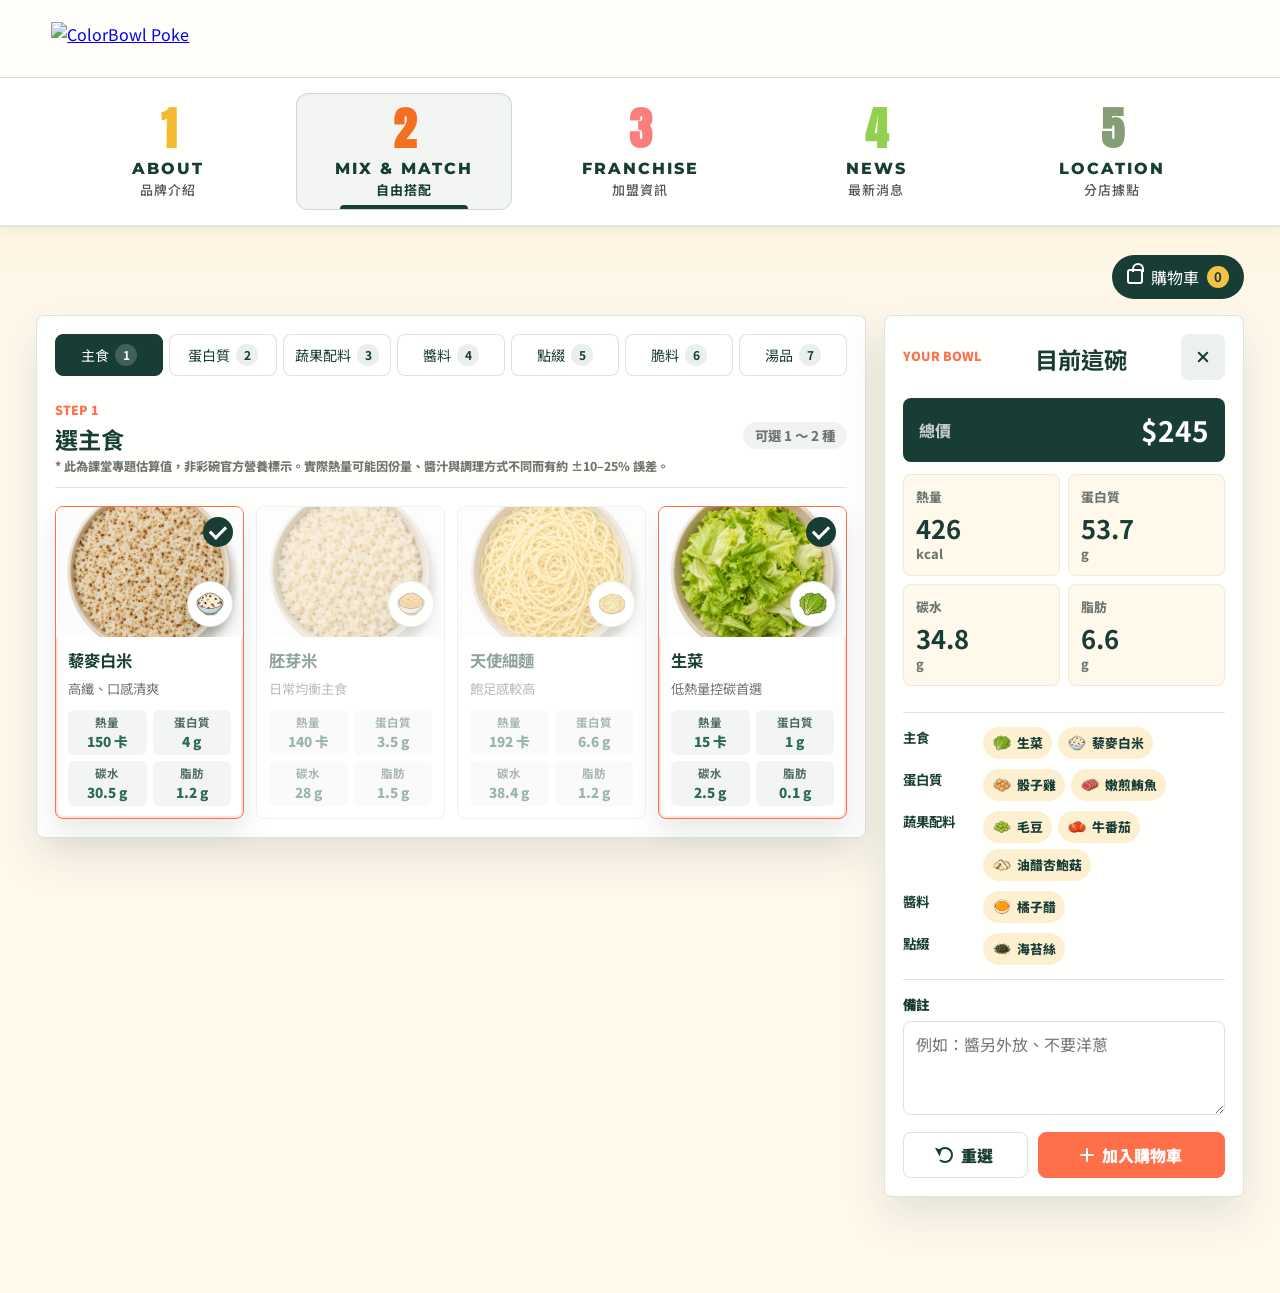
==== order.html @ 96d83bba "Upload ColorBowl website" ====
<!DOCTYPE html>
<html lang="zh-Hant">
<head>
  <meta charset="UTF-8">
  <meta name="viewport" content="width=device-width, initial-scale=1.0">
  <title>彩碗 ColorBowl Poke | 線上點餐</title>
  <link rel="shortcut icon" href="images/new_logo.png">
  <link rel="stylesheet" href="css/all.css">
  <link rel="stylesheet" href="css/order.css?v=20260609_8">
  <style>
    @import url('https://fonts.googleapis.com/css2?family=Montserrat:ital,wght@0,100..900;1,100..900&display=swap');
    @import url('https://fonts.googleapis.com/css2?family=Noto+Sans+TC:wght@100..900&display=swap');
    @import url('https://fonts.googleapis.com/css2?family=Jost:ital,wght@0,100..900;1,100..900&display=swap');
    @import url('https://fonts.googleapis.com/css2?family=Anton+SC&display=swap');

    /* ==========================================================================
       彩碗頂部大數字頁籤導覽列 (ColorBowl Top Tabs Navigation - 點餐頁專用)
       ========================================================================== */
    .colorbowl-top-tabs {
        width: 100%;
        background: rgba(255, 255, 255, 0.95);
        box-shadow: 0 4px 15px rgba(0, 0, 0, 0.05);
        border-bottom: 2px solid #e1e8db;
        position: relative;
        z-index: 99;
        margin-top: 0 !important;
    }

    .colorbowl-top-tabs .tabs-inner {
        max-width: 1200px;
        margin: 0 auto;
        display: flex;
        justify-content: space-around;
        align-items: stretch;
        padding: 15px 10px;
    }

    .colorbowl-top-tabs .tab-item {
        flex: 1;
        text-align: center;
        padding: 10px 15px;
        text-decoration: none !important;
        display: flex;
        flex-direction: column;
        align-items: center;
        justify-content: center;
        border-radius: 12px;
        margin: 0 10px;
        background: transparent;
        transition: all 0.35s cubic-bezier(0.25, 0.8, 0.25, 1);
        position: relative;
        border: 1px solid transparent;
    }

    /* 大數字色彩 */
    .colorbowl-top-tabs .tab-num {
        font-family: "Anton SC", "Impact", "Montserrat", sans-serif;
        font-size: 46px;
        font-weight: 700;
        line-height: 1.1;
        margin-bottom: 4px;
        transition: all 0.3s ease;
    }

    .colorbowl-top-tabs .tab-num.num-1 { color: #f5b932; }
    .colorbowl-top-tabs .tab-num.num-2 { color: #f37021; }
    .colorbowl-top-tabs .tab-num.num-3 { color: #fa7e7e; }
    .colorbowl-top-tabs .tab-num.num-4 { color: #92d050; }
    .colorbowl-top-tabs .tab-num.num-5 { color: #859e78; }

    /* 英文大寫 */
    .colorbowl-top-tabs .tab-en {
        font-family: "Montserrat", "Jost", sans-serif;
        font-size: 16px;
        font-weight: 800;
        letter-spacing: 2px;
        color: #173D34;
        margin-bottom: 2px;
        transition: all 0.3s ease;
    }

    /* 中文說明 */
    .colorbowl-top-tabs .tab-zh {
        font-family: "Noto Sans TC", sans-serif;
        font-size: 13px;
        font-weight: 500;
        letter-spacing: 1px;
        color: #555555;
        transition: all 0.3s ease;
    }

    /* Hover 微動畫與卡片上升效果 */
    .colorbowl-top-tabs .tab-item:hover {
        transform: translateY(-5px);
        background: rgba(23, 61, 52, 0.03);
        box-shadow: 0 6px 15px rgba(23, 61, 52, 0.08);
        border-color: rgba(23, 61, 52, 0.08);
    }

    .colorbowl-top-tabs .tab-item:hover .tab-num {
        transform: scale(1.12);
    }

    .colorbowl-top-tabs .tab-item:hover .tab-en {
        color: #0b221d;
    }

    /* Active 狀態（當前頁面高亮） */
    .colorbowl-top-tabs .tab-item.active {
        background: rgba(23, 61, 52, 0.05);
        border-color: rgba(23, 61, 52, 0.15);
        box-shadow: inset 0 2px 4px rgba(0, 0, 0, 0.02);
    }

    .colorbowl-top-tabs .tab-item.active::after {
        content: "";
        position: absolute;
        bottom: 0;
        width: 60%;
        height: 4px;
        background: #173D34;
        border-radius: 4px 4px 0 0;
    }

    .colorbowl-top-tabs .tab-item.active .tab-zh {
        font-weight: 700;
        color: #173D34;
    }

    /* RWD 響應式調整 */
    @media screen and (max-width: 992px) {
        .colorbowl-top-tabs .tabs-inner {
            padding: 10px 5px;
        }
        .colorbowl-top-tabs .tab-item {
            margin: 0 5px;
            padding: 8px 10px;
        }
        .colorbowl-top-tabs .tab-num {
            font-size: 36px;
        }
        .colorbowl-top-tabs .tab-en {
            font-size: 14px;
            letter-spacing: 1px;
        }
    }

    @media screen and (max-width: 768px) {
        .colorbowl-top-tabs {
            overflow: hidden;
            scrollbar-width: none;
            margin-top: 0 !important;
            max-width: 100vw;
        }
        
        .colorbowl-top-tabs::-webkit-scrollbar {
            display: none;
        }

        .colorbowl-top-tabs .tabs-inner {
            display: grid;
            grid-template-columns: repeat(5, minmax(0, 1fr));
            gap: 5px;
            width: 100%;
            max-width: 100vw;
            justify-content: stretch;
            padding: 8px;
        }

        .colorbowl-top-tabs .tab-item {
            flex: none;
            min-width: 0;
            margin: 0;
            padding: 7px 3px;
            background: rgba(255, 255, 255, 0.9);
            border: 1px solid rgba(23, 61, 52, 0.08);
            border-radius: 10px;
        }
        
        .colorbowl-top-tabs .tab-num {
            font-size: 22px;
            margin-bottom: 2px;
        }
        
        .colorbowl-top-tabs .tab-en {
            font-size: 8px;
            letter-spacing: 0.2px;
            line-height: 1.05;
            margin-bottom: 1px;
        }
        
        .colorbowl-top-tabs .tab-zh {
            font-size: 10px;
            letter-spacing: 0;
            line-height: 1.15;
        }

        .colorbowl-top-tabs .tab-item:hover {
            transform: none;
        }
    }
    
    /* 強制手機版食材卡片雙欄與適當比例（防止快取問題） */
    @media screen and (max-width: 700px) {
        html, body {
            max-width: 100vw !important;
            overflow-x: hidden !important;
            width: 100% !important;
        }
        .order-page,
        .builder-layout,
        .ingredient-panel,
        .summary-panel {
            max-width: 100vw !important;
            overflow-x: hidden !important;
            width: 100% !important;
            min-width: 0 !important;
        }
        .builder-layout,
        .ingredient-panel,
        .summary-panel {
            max-width: 100% !important;
            width: 100% !important;
        }
        .ingredient-grid {
            display: grid !important;
            grid-template-columns: repeat(2, minmax(0, 1fr)) !important;
            gap: 10px !important;
            max-width: 100% !important;
            min-width: 0 !important;
            width: 100% !important;
        }
        .ingredient-card {
            display: flex !important;
            flex-direction: column !important;
            min-height: 0 !important;
            width: auto !important;
            max-width: 100% !important;
            min-width: 0 !important;
        }
        .step-tabs {
            display: flex !important;
            flex-wrap: wrap !important;
            gap: 8px !important;
            margin: 0 0 16px !important;
            overflow: visible !important;
            padding: 0 !important;
            width: 100% !important;
        }
        .step-tab {
            flex: 1 1 calc(33.333% - 8px) !important;
            min-width: 0 !important;
            padding: 8px 6px !important;
        }
        .ingredient-image {
            height: 115px !important;
            width: 100% !important;
        }
        .ingredient-photo {
            width: 100% !important;
            height: 100% !important;
            object-fit: cover !important;
        }
    }

    @media screen and (max-width: 430px) {
        .order-page {
            padding-left: 8px;
            padding-right: 8px;
        }
        .quick-panel,
        .ingredient-panel,
        .summary-panel {
            padding: 14px;
        }
        .step-tabs {
            gap: 7px !important;
        }
        .step-tab {
            flex-basis: calc(50% - 7px) !important;
            min-height: 40px;
        }
        .step-tab:last-child {
            flex-basis: 100% !important;
        }
        .ingredient-grid {
            gap: 8px !important;
        }
        .ingredient-body {
            padding: 8px 7px 10px;
        }
    }

    @media screen and (max-width: 700px) {
        .summary-panel[data-mobile-bowl-details] {
            max-width: none !important;
            width: auto !important;
        }
    }
  </style>
  <script src="js/order.js?v=20260609_2" defer></script>
</head>
<body>
  <header class="order-topbar">
    <a class="brand" href="index.html" aria-label="回到首頁">
      <img src="images/nav_logo_colorbowl_new.png" alt="ColorBowl Poke">
    </a>
  </header>

  <!-- 彩碗頂部大數字導覽頁籤 -->
  <div class="colorbowl-top-tabs">
    <div class="tabs-inner">
      <a href="index.html" class="tab-item" id="tab-about">
        <span class="tab-num num-1">1</span>
        <span class="tab-en">ABOUT</span>
        <span class="tab-zh">品牌介紹</span>
      </a>
      <a href="order.html" class="tab-item active" id="tab-dish">
        <span class="tab-num num-2">2</span>
        <span class="tab-en">MIX & MATCH</span>
        <span class="tab-zh">自由搭配</span>
      </a>
      <a href="franchise.html" class="tab-item" id="tab-franchise">
        <span class="tab-num num-3">3</span>
        <span class="tab-en">FRANCHISE</span>
        <span class="tab-zh">加盟資訊</span>
      </a>
      <a href="news.html" class="tab-item" id="tab-news">
        <span class="tab-num num-4">4</span>
        <span class="tab-en">NEWS</span>
        <span class="tab-zh">最新消息</span>
      </a>
      <a href="location.html" class="tab-item" id="tab-location">
        <span class="tab-num num-5">5</span>
        <span class="tab-en">LOCATION</span>
        <span class="tab-zh">分店據點</span>
      </a>
    </div>
  </div>

  <main class="order-page">
    <div class="order-actions-bar">
      <nav class="top-actions" aria-label="點餐導覽">
        <button class="cart-pill" type="button" data-open-cart>
          <span class="bag-icon" aria-hidden="true"></span>
          <span>購物車</span>
          <strong data-cart-count>0</strong>
        </button>
      </nav>
    </div>

    <section class="target-panel" data-target-panel hidden>
      <div class="target-head">
        <div>
          <span class="eyebrow">Nutrition Target</span>
          <h2>營養目標</h2>
        </div>
        <button class="text-button" type="button" data-apply-preset="fitness">套用健身增肌</button>
      </div>
      <div class="target-grid">
        <label>
          <span>熱量上限</span>
          <input type="number" min="250" max="1200" step="10" value="650" data-target="calories">
        </label>
        <label>
          <span>蛋白質下限</span>
          <input type="number" min="0" max="100" step="1" value="35" data-target="protein">
        </label>
        <label>
          <span>碳水上限</span>
          <input type="number" min="0" max="160" step="1" value="65" data-target="carbs">
        </label>
        <label>
          <span>脂肪上限</span>
          <input type="number" min="0" max="80" step="1" value="28" data-target="fat">
        </label>
      </div>
    </section>

    <section class="builder-layout" aria-label="客製彩碗點餐區">

      <section class="ingredient-panel">
        <div class="step-tabs" role="tablist" aria-label="食材分類" data-tabs></div>
        <div class="ingredient-toolbar">
          <div>
            <span class="eyebrow" data-step-kicker>Step 1</span>
            <h2 data-step-title>選主食</h2>
            <p class="nutrition-note">* 此為課堂專題估算值，非彩碗官方營養標示。實際熱量可能因份量、醬汁與調理方式不同而有約 ±10–25% 誤差。</p>
          </div>
          <p data-step-hint>可選 1 到 2 種，選 2 種時各以半份計算。</p>
        </div>
        <div class="ingredient-grid" data-ingredients></div>
      </section>

      <aside class="summary-panel" id="mobile-bowl-details" aria-live="polite" data-mobile-bowl-details>
        <div class="panel-head">
          <span class="eyebrow">Your Bowl</span>
          <h2>目前這碗</h2>
          <button class="mobile-summary-close icon-button" type="button" data-mobile-summary-close aria-label="關閉目前這碗">
            <span class="close-icon" aria-hidden="true"></span>
          </button>
        </div>
        <div class="price-line">
          <span>總價</span>
          <strong data-total-price>$0</strong>
        </div>
        <div class="nutrition-grid">
          <div>
            <span>熱量</span>
            <strong data-total="calories">0</strong>
            <small>kcal</small>
          </div>
          <div>
            <span>蛋白質</span>
            <strong data-total="protein">0</strong>
            <small>g</small>
          </div>
          <div>
            <span>碳水</span>
            <strong data-total="carbs">0</strong>
            <small>g</small>
          </div>
          <div>
            <span>脂肪</span>
            <strong data-total="fat">0</strong>
            <small>g</small>
          </div>
        </div>
        <div class="target-status" data-target-status></div>
        <div class="selected-list" data-selected-list>
          <p>還沒有選食材。</p>
        </div>
        <label class="note-field">
          <span>備註</span>
          <textarea rows="3" placeholder="例如：醬另外放、不要洋蔥" data-note></textarea>
        </label>
        <div class="summary-actions">
          <button class="ghost-button" type="button" data-reset>
            <span class="reset-icon" aria-hidden="true"></span>
            <span>重選</span>
          </button>
          <button class="primary-button" type="button" data-add-cart>
            <span class="plus-icon" aria-hidden="true"></span>
            <span>加入購物車</span>
          </button>
        </div>
      </aside>
    </section>
  </main>

  <aside class="cart-drawer" aria-label="購物車" aria-hidden="true" data-cart-drawer>
    <div class="cart-backdrop" data-close-cart></div>
    
    <!-- 訂單明細面板 (向左展開) -->
    <section class="details-panel" data-details-panel>
      <div class="details-head">
        <div>
          <span class="eyebrow">Details</span>
          <h2>訂單明細</h2>
        </div>
        <button class="icon-button" type="button" data-close-details aria-label="關閉明細">
          <span class="close-icon" aria-hidden="true"></span>
        </button>
      </div>
      <div class="details-items">
        <!-- 這裡由 JS 動態渲染 Accordion 項目 -->
      </div>
    </section>

    <section class="cart-panel">
      <!-- 左側貼邊 Sidebar Toggle 滑塊 -->
      <div class="sidebar-toggle-container" data-expand-container hidden>
        <button class="details-sidebar-toggle" type="button" data-toggle-cart-details aria-label="切換訂單明細">
          <span class="sidebar-toggle-text">展開明細</span>
          <span class="sidebar-toggle-icon" aria-hidden="true"></span>
        </button>
      </div>

      <div class="cart-head">
        <div>
          <span class="eyebrow">Cart</span>
          <h2>訂單內容</h2>
        </div>
        <div class="cart-head-actions">
          <button class="clear-cart-btn" type="button" data-clear-cart hidden>清空購物車</button>
          <button class="icon-button" type="button" data-close-cart aria-label="關閉購物車">
            <span class="close-icon" aria-hidden="true"></span>
          </button>
        </div>
      </div>
      <div class="sidebar-toggle-container mobile-cart-detail-toggle" data-expand-container hidden>
        <button class="details-sidebar-toggle" type="button" data-toggle-cart-details aria-label="切換訂單明細">
          <span class="sidebar-toggle-text">展開明細</span>
          <span class="sidebar-toggle-icon" aria-hidden="true"></span>
        </button>
      </div>
      <div class="cart-items" data-cart-items>
        <p class="empty-cart">購物車目前是空的。</p>
      </div>
      <div class="checkout-box">
        <div class="checkout-total">
          <span>訂單總計</span>
          <strong data-cart-total>$0</strong>
        </div>


        <div class="checkout-grid">
          <label>
            <span>取餐方式</span>
            <select>
              <option>到店自取</option>
              <option>外送</option>
              <option>內用</option>
            </select>
          </label>
          <label>
            <span>取餐時間</span>
            <input type="time" value="12:30">
          </label>
          <label>
            <span>姓名</span>
            <input type="text" id="checkout-name" placeholder="王小明">
          </label>
          <label>
            <span>電話</span>
            <input type="tel" id="checkout-phone" placeholder="09xx xxx xxx">
          </label>
        </div>
        <button class="primary-button checkout-button" type="button" data-submit-order>
          <span class="send-icon" aria-hidden="true"></span>
          <span>送出模擬訂單</span>
        </button>
      </div>
    </section>
  </aside>

  <div class="mobile-summary">
    <button class="mobile-summary-info" type="button" data-mobile-summary-toggle aria-expanded="false" aria-controls="mobile-bowl-details">
      <span class="mobile-summary-title">目前這碗</span>
      <strong data-mobile-price>$0</strong>
      <span data-mobile-nutrition>0 kcal / P 0g</span>
      <span class="mobile-summary-chevron" aria-hidden="true"></span>
    </button>
    <button class="mobile-add-button" type="button" data-add-cart data-add-cart-mode="stay">加入</button>
  </div>

  <div class="toast" data-toast role="status" aria-live="polite"></div>
</body>
</html>
---- css/order.css ----
:root {
  --green: #173d34;
  --green-2: #2f6a52;
  --lime: #d7e85a;
  --yellow: #f2c244;
  --orange: #ff704a;
  --paper: #fff9ec;
  --surface: #ffffff;
  --line: rgba(23, 61, 52, 0.14);
  --muted: #6e766f;
  --ink: #20302b;
  --shadow: 0 18px 44px rgba(23, 61, 52, 0.12);
}

* {
  box-sizing: border-box;
}

html {
  overflow-x: hidden;
  scroll-behavior: smooth;
}

body {
  background:
    linear-gradient(180deg, rgba(242, 194, 68, 0.2) 0, rgba(255, 249, 236, 0) 330px),
    var(--paper);
  color: var(--ink);
  font-family: "Noto Sans TC", "Noto Sans", Arial, sans-serif;
  margin: 0;
  min-height: 100vh;
  overflow-x: hidden;
  max-width: 100vw;
}

button,
input,
select,
textarea {
  font: inherit;
}

button {
  cursor: pointer;
}

button:focus-visible,
input:focus-visible,
select:focus-visible,
textarea:focus-visible,
a:focus-visible {
  outline: 3px solid rgba(255, 112, 74, 0.35);
  outline-offset: 3px;
}

.order-topbar {
  align-items: center;
  background: rgba(255, 255, 255, 0.9);
  border-bottom: 1px solid var(--line);
  display: flex;
  gap: 24px;
  justify-content: space-between;
  left: 0;
  min-height: 78px;
  padding: 12px clamp(18px, 4vw, 56px);
  position: sticky;
  right: 0;
  top: 0;
  max-width: 100vw;
  width: 100vw;
  z-index: 50;
  backdrop-filter: blur(16px);
}

.brand {
  align-items: center;
  display: inline-flex;
  min-width: 150px;
}

.brand img {
  display: block;
  height: 33px;
  width: 400px;
  max-width: 100%;
  object-fit: contain;
}

.order-actions-bar {
  display: flex;
  justify-content: flex-end;
  margin-bottom: 16px;
  width: 100%;
}

.top-actions {
  align-items: center;
  display: flex;
  gap: 10px;
}

.top-actions a,
.cart-pill {
  align-items: center;
  background: transparent;
  border: 1px solid transparent;
  border-radius: 999px;
  color: var(--green);
  display: inline-flex;
  gap: 8px;
  min-height: 42px;
  padding: 9px 14px;
  text-decoration: none;
}

.top-actions a:hover,
.cart-pill:hover {
  background: rgba(23, 61, 52, 0.07);
}

.cart-pill {
  background: var(--green);
  color: #fff;
}

.cart-pill strong {
  align-items: center;
  background: var(--yellow);
  border-radius: 999px;
  color: var(--green);
  display: inline-flex;
  font-size: 0.82rem;
  height: 22px;
  justify-content: center;
  min-width: 22px;
  padding: 0 7px;
}

.order-page {
  margin: 0 auto;
  max-width: 1520px;
  padding: 28px clamp(16px, 3vw, 36px) 96px;
  width: 100%;
}

.order-hero {
  align-items: end;
  display: grid;
  gap: 28px;
  grid-template-columns: minmax(0, 1fr) minmax(360px, 520px);
  padding: 30px 0 24px;
}

.eyebrow {
  color: var(--orange);
  display: inline-flex;
  font-size: 0.78rem;
  font-weight: 900;
  letter-spacing: 0;
  line-height: 1;
  text-transform: uppercase;
}

.order-hero h1 {
  color: var(--green);
  font-size: clamp(2rem, 4.4vw, 3.9rem);
  line-height: 1.05;
  margin: 12px 0 14px;
  max-width: 860px;
  overflow-wrap: anywhere;
}

.order-hero p {
  color: var(--muted);
  font-size: 1.05rem;
  line-height: 1.8;
  margin: 0;
  max-width: 720px;
}

.mode-switch {
  background: rgba(255, 255, 255, 0.72);
  border: 1px solid var(--line);
  border-radius: 8px;
  display: grid;
  gap: 8px;
  grid-template-columns: repeat(3, minmax(0, 1fr));
  padding: 8px;
  min-width: 0;
}

.mode-switch button {
  background: transparent;
  border: 1px solid transparent;
  border-radius: 7px;
  color: var(--green);
  min-height: 78px;
  padding: 12px;
  text-align: left;
  min-width: 0;
}

.mode-switch button span,
.mode-switch button small {
  display: block;
}

.mode-switch button span {
  font-weight: 900;
  margin-bottom: 7px;
}

.mode-switch button small {
  color: var(--muted);
  font-size: 0.8rem;
  line-height: 1.45;
}

.mode-switch button.is-active {
  background: #fff1d2;
  border-color: rgba(255, 112, 74, 0.45);
  box-shadow: inset 0 0 0 2px rgba(255, 112, 74, 0.14);
}

.target-panel,
.quick-panel,
.ingredient-panel,
.summary-panel,
.cart-panel {
  background: rgba(255, 255, 255, 0.94);
  border: 1px solid var(--line);
  border-radius: 8px;
  box-shadow: var(--shadow);
  min-width: 0;
}

.target-panel {
  margin: 0 0 18px;
  padding: 20px;
}

.target-head,
.panel-head,
.cart-head,
.ingredient-toolbar {
  align-items: center;
  display: flex;
  gap: 16px;
  justify-content: space-between;
}

.cart-head-actions {
  display: flex;
  align-items: center;
  gap: 10px;
}

.clear-cart-btn {
  background: transparent;
  border: 1px solid var(--line);
  border-radius: 6px;
  color: var(--muted);
  font-size: 0.76rem;
  font-weight: 800;
  padding: 4px 10px;
  min-height: 28px;
  transition: all 0.2s ease;
}

.clear-cart-btn:hover {
  background: rgba(255, 112, 74, 0.08);
  border-color: rgba(255, 112, 74, 0.3);
  color: var(--orange);
}

.target-head h2,
.panel-head h2,
.cart-head h2,
.ingredient-toolbar h2 {
  color: var(--green);
  font-size: 1.45rem;
  line-height: 1.2;
  margin: 6px 0 0;
}

.target-grid {
  display: grid;
  gap: 12px;
  grid-template-columns: repeat(4, minmax(0, 1fr));
  margin-top: 18px;
}

label span {
  color: var(--green);
  display: block;
  font-size: 0.84rem;
  font-weight: 900;
  margin-bottom: 7px;
}

input,
select,
textarea {
  background: #fff;
  border: 1px solid var(--line);
  border-radius: 8px;
  color: var(--ink);
  min-height: 44px;
  padding: 10px 12px;
  width: 100%;
}

textarea {
  line-height: 1.5;
  min-height: 86px;
  resize: vertical;
}

.builder-layout {
  align-items: start;
  display: grid;
  gap: 18px;
  grid-template-columns: minmax(0, 1fr) 360px;
}

.quick-panel,
.ingredient-panel,
.summary-panel {
  padding: 18px;
}

.quick-panel,
.summary-panel {
  position: sticky;
  top: 98px;
}

.preset-list {
  display: grid;
  gap: 10px;
  margin-top: 16px;
}

.preset-card {
  background: #fff;
  border: 1px solid var(--line);
  border-radius: 8px;
  color: inherit;
  display: grid;
  gap: 10px;
  grid-template-columns: 54px minmax(0, 1fr);
  min-height: 92px;
  padding: 10px;
  text-align: left;
  transition: border-color 0.2s ease, transform 0.2s ease, box-shadow 0.2s ease;
}

.preset-card:hover {
  border-color: rgba(255, 112, 74, 0.55);
  box-shadow: 0 10px 24px rgba(23, 61, 52, 0.1);
  transform: translateY(-1px);
}

.preset-image {
  background: #fff9ec;
  border-radius: 7px;
  display: block;
  height: 54px;
  overflow: hidden;
  position: relative;
  width: 54px;
}

.preset-image > img:first-child {
  background: #fff9ec;
  height: 54px;
  object-fit: cover;
  width: 54px;
}

.preset-icon {
  background: #ffffff;
  border: 1px solid rgba(23, 61, 52, 0.12);
  border-radius: 999px;
  bottom: -3px;
  box-shadow: 0 5px 12px rgba(23, 61, 52, 0.16);
  height: 26px !important;
  object-fit: contain !important;
  padding: 3px;
  position: absolute;
  right: -3px;
  width: 26px !important;
}

.preset-card strong,
.preset-card span,
.preset-card small {
  display: block;
}

.preset-card strong {
  color: var(--green);
  font-size: 0.98rem;
  line-height: 1.3;
}

.preset-card span {
  color: var(--muted);
  font-size: 0.8rem;
  line-height: 1.45;
  margin-top: 3px;
}

.preset-card small {
  color: var(--orange);
  font-weight: 900;
  margin-top: 6px;
}

.step-tabs {
  display: flex;
  flex-wrap: nowrap;
  gap: 6px;
  margin-bottom: 18px;
  overflow-x: auto;
  scrollbar-width: none;
  -ms-overflow-style: none;
  padding-bottom: 2px;
}

.step-tabs::-webkit-scrollbar {
  display: none;
}

.step-tab {
  align-items: center;
  background: #fff;
  border: 1px solid var(--line);
  border-radius: 8px;
  color: var(--green);
  display: inline-flex;
  flex: 1;
  flex-shrink: 0;
  gap: 6px;
  justify-content: center;
  min-height: 42px;
  padding: 8px 10px;
  transition: background 0.2s ease, border-color 0.2s ease;
  white-space: nowrap;
  font-size: 0.88rem;
}

.step-tab.is-active {
  background: var(--green);
  border-color: var(--green);
  color: #fff;
}

.step-tab strong {
  align-items: center;
  background: rgba(23, 61, 52, 0.09);
  border-radius: 999px;
  display: inline-flex;
  font-size: 0.75rem;
  height: 22px;
  justify-content: center;
  min-width: 22px;
  padding: 0 6px;
}

.step-tab.is-active strong {
  background: rgba(255, 255, 255, 0.18);
}

.ingredient-toolbar {
  border-bottom: 1px solid var(--line);
  margin-bottom: 18px;
  padding-bottom: 12px;
  align-items: center;
  display: flex;
  gap: 16px;
  justify-content: space-between;
}

.ingredient-toolbar [data-step-hint] {
  color: var(--muted);
  font-size: 0.84rem;
  font-weight: 800;
  line-height: 1.4;
  margin: 0;
  white-space: nowrap;
  background: rgba(23, 61, 52, 0.06);
  border-radius: 999px;
  padding: 4px 12px;
}

.nutrition-note {
  color: var(--muted);
  font-size: 0.76rem;
  font-weight: 800;
  margin: 4px 0 0;
  display: block;
}

.ingredient-grid {
  display: grid;
  gap: 12px;
  grid-template-columns: repeat(4, minmax(0, 1fr));
}

.ingredient-card {
  background: #fff;
  border: 1px solid var(--line);
  border-radius: 8px;
  color: inherit;
  min-height: 220px;
  overflow: hidden;
  padding: 0;
  text-align: left;
  transition: border-color 0.2s ease, box-shadow 0.2s ease, transform 0.2s ease;
  display: flex;
  flex-direction: column;
  align-items: stretch;
  justify-content: flex-start;
}

.ingredient-card:hover {
  border-color: rgba(255, 112, 74, 0.52);
  box-shadow: 0 12px 28px rgba(23, 61, 52, 0.1);
  transform: translateY(-1px);
}

.ingredient-card.is-selected {
  border-color: var(--orange);
  box-shadow: inset 0 0 0 2px rgba(255, 112, 74, 0.18), 0 14px 28px rgba(23, 61, 52, 0.1);
}

.ingredient-card.is-disabled {
  cursor: not-allowed;
  opacity: 0.48;
}

.ingredient-image {
  background: #f7f0df;
  height: 130px;
  overflow: hidden;
  position: relative;
}

.ingredient-photo {
  display: block;
  height: 100%;
  object-fit: cover;
  width: 100%;
}

.ingredient-icon {
  background: #ffffff;
  border: 1px solid rgba(23, 61, 52, 0.12);
  border-radius: 999px;
  bottom: 10px;
  box-shadow: 0 8px 18px rgba(23, 61, 52, 0.18);
  height: 46px;
  object-fit: contain;
  padding: 6px;
  position: absolute;
  right: 10px;
  width: 46px;
}

.ingredient-check {
  align-items: center;
  background: var(--green);
  border-radius: 999px;
  color: #fff;
  display: flex;
  height: 30px;
  justify-content: center;
  opacity: 0;
  position: absolute;
  right: 10px;
  top: 10px;
  transform: scale(0.8);
  transition: opacity 0.2s ease, transform 0.2s ease;
  width: 30px;
}

.ingredient-check::before {
  border-bottom: 3px solid currentColor;
  border-left: 3px solid currentColor;
  content: "";
  height: 7px;
  transform: rotate(-45deg) translate(1px, -1px);
  width: 13px;
}

.ingredient-card.is-selected .ingredient-check {
  opacity: 1;
  transform: scale(1);
}

.ingredient-body {
  padding: 12px;
}

.ingredient-title {
  align-items: start;
  display: flex;
  gap: 10px;
  justify-content: space-between;
}

.ingredient-title strong {
  color: var(--green);
  font-size: 1.02rem;
  line-height: 1.35;
}

.ingredient-title span {
  color: var(--orange);
  font-weight: 900;
  white-space: nowrap;
}

.ingredient-meta {
  color: var(--muted);
  font-size: 0.83rem;
  line-height: 1.55;
  margin: 8px 0 0;
}

.macro-row {
  display: grid;
  grid-template-columns: repeat(2, minmax(0, 1fr));
  gap: 6px;
  margin-top: 10px;
}

.macro-row span {
  background: rgba(23, 61, 52, 0.05);
  border-radius: 6px;
  color: var(--green);
  font-weight: 800;
  padding: 6px 4px;
  text-align: center;
  flex: 1;
  white-space: nowrap;
  display: flex;
  flex-direction: column;
  align-items: center;
  justify-content: center;
  gap: 3px;
}

.macro-row span em {
  display: block;
  font-style: normal;
  font-size: 0.72rem;
  font-weight: 700;
  opacity: 0.75;
  line-height: 1.2;
}

.macro-row span strong {
  display: block;
  font-size: 0.85rem;
  font-weight: 900;
  line-height: 1.2;
  color: var(--green-2);
}

.price-line {
  align-items: center;
  background: var(--green);
  border-radius: 8px;
  color: #fff;
  display: flex;
  justify-content: space-between;
  margin: 18px 0 12px;
  min-height: 58px;
  padding: 12px 16px;
}

.price-line span {
  color: rgba(255, 255, 255, 0.74);
  font-weight: 800;
}

.price-line strong {
  font-size: 1.75rem;
}

.nutrition-grid {
  display: grid;
  gap: 8px;
  grid-template-columns: repeat(2, minmax(0, 1fr));
}

.nutrition-grid div {
  background: #fff9ec;
  border: 1px solid rgba(23, 61, 52, 0.08);
  border-radius: 8px;
  min-height: 88px;
  padding: 12px;
}

.nutrition-grid span,
.nutrition-grid small {
  color: var(--muted);
  display: block;
  font-size: 0.8rem;
  font-weight: 800;
}

.nutrition-grid strong {
  color: var(--green);
  display: inline-block;
  font-size: 1.6rem;
  line-height: 1.2;
  margin-top: 7px;
}

.target-status {
  display: grid;
  gap: 8px;
  margin-top: 12px;
}

.status-row {
  align-items: center;
  background: rgba(23, 61, 52, 0.06);
  border-radius: 8px;
  display: grid;
  gap: 10px;
  grid-template-columns: 74px minmax(0, 1fr) auto;
  min-height: 42px;
  padding: 8px 10px;
}

.status-row span {
  color: var(--green);
  font-size: 0.8rem;
  font-weight: 900;
}

.status-bar {
  background: rgba(23, 61, 52, 0.1);
  border-radius: 999px;
  height: 8px;
  overflow: hidden;
}

.status-bar i {
  background: var(--green-2);
  display: block;
  height: 100%;
  width: var(--progress);
}

.status-row.is-warning .status-bar i {
  background: var(--orange);
}

.status-row strong {
  color: var(--green);
  font-size: 0.8rem;
  white-space: nowrap;
}

.selected-list {
  border-bottom: 1px solid var(--line);
  border-top: 1px solid var(--line);
  margin: 14px 0;
  padding: 14px 0;
}

.selected-list p {
  color: var(--muted);
  line-height: 1.65;
  margin: 0;
}

.selected-group {
  display: grid;
  gap: 8px;
  grid-template-columns: 72px minmax(0, 1fr);
}

.selected-group + .selected-group {
  margin-top: 10px;
}

.selected-group strong {
  color: var(--green);
  font-size: 0.84rem;
}

.selected-group div {
  display: flex;
  flex-wrap: wrap;
  gap: 6px;
}

.chip {
  align-items: center;
  background: rgba(242, 194, 68, 0.24);
  border-radius: 999px;
  color: var(--green);
  display: inline-flex;
  font-size: 0.8rem;
  font-weight: 800;
  gap: 5px;
  padding: 6px 9px;
}

.chip img {
  height: 20px;
  object-fit: contain;
  width: 20px;
}

.note-field {
  display: block;
}

.summary-actions {
  display: grid;
  gap: 10px;
  grid-template-columns: 0.8fr 1.2fr;
  margin-top: 12px;
}

.mobile-summary-close {
  display: none;
}

.primary-button,
.ghost-button,
.text-button,
.icon-button {
  align-items: center;
  border-radius: 8px;
  display: inline-flex;
  gap: 8px;
  justify-content: center;
  min-height: 46px;
  padding: 10px 14px;
}

.primary-button {
  background: var(--orange);
  border: 1px solid var(--orange);
  color: #fff;
  font-weight: 900;
}

.primary-button:hover {
  background: #ef5e37;
}

.ghost-button {
  background: #fff;
  border: 1px solid var(--line);
  color: var(--green);
  font-weight: 900;
}

.text-button {
  background: rgba(23, 61, 52, 0.07);
  border: 1px solid transparent;
  color: var(--green);
  font-size: 0.86rem;
  font-weight: 900;
}

.icon-button {
  background: rgba(23, 61, 52, 0.08);
  border: 1px solid transparent;
  color: var(--green);
  min-width: 44px;
  padding: 0;
}

.cart-drawer {
  inset: 0;
  opacity: 0;
  pointer-events: none;
  position: fixed;
  transition: opacity 0.22s ease;
  z-index: 100;
}

.cart-drawer.is-open {
  opacity: 1;
  pointer-events: auto;
}

.cart-backdrop {
  background: rgba(23, 38, 33, 0.42);
  inset: 0;
  position: absolute;
}

.cart-panel {
  bottom: 0;
  display: flex;
  flex-direction: column;
  max-width: min(460px, 100vw);
  padding: 20px;
  position: absolute;
  right: 0;
  top: 0;
  transform: translateX(100%);
  transition: transform 0.28s ease;
  width: 460px;
  background: #ffffff; /* 不透明白色背景 */
  box-shadow: -10px 0 30px rgba(23, 61, 52, 0.08); /* 加強陰影立體感 */
  z-index: 100; /* 設定層級高於 details-panel (99)，確保貼邊按鈕浮現於最上層 */
}

.cart-drawer.is-open .cart-panel {
  transform: translateX(0);
}

/* ==========================================================================
   進階購物車：左側摺疊訂單明細 & 總營養素估算
   ========================================================================== */

/* 1. 摺疊總營養資訊樣式 */
.cart-total-macros-container {
  margin: 8px 0 12px;
}

.macros-toggle-btn {
  background: transparent;
  border: none;
  color: var(--green);
  font-size: 0.78rem;
  font-weight: 800;
  padding: 4px 0;
  display: flex;
  align-items: center;
  gap: 4px;
  cursor: pointer;
  width: auto;
  opacity: 0.85;
}

.macros-toggle-btn:hover {
  opacity: 1;
  text-decoration: underline;
}

.macros-toggle-btn .toggle-icon {
  display: inline-block;
  transition: transform 0.2s ease;
}

.macros-toggle-btn.is-active .toggle-icon {
  transform: rotate(180deg);
}

.cart-total-macros {
  display: grid;
  grid-template-columns: repeat(4, 1fr);
  gap: 6px;
  margin-top: 6px;
  animation: fadeIn 0.2s ease;
}

.macro-mini-badge {
  background: rgba(23, 61, 52, 0.04);
  border: 1px solid var(--line);
  color: var(--green);
  border-radius: 4px;
  padding: 4px 2px;
  font-size: 0.68rem;
  font-weight: 800;
  text-align: center;
}

.macro-mini-badge strong {
  display: inline;
  color: var(--green);
}

/* 2. 訂單明細面板樣式 (向左滑出) */
.details-panel {
  bottom: 0;
  display: flex;
  flex-direction: column;
  background: #f4f7f6;
  border-right: 1px solid var(--line);
  padding: 16px 20px;
  position: absolute;
  right: 460px; /* 定位在購物車抽屜的左側 (購物車抽屜寬度為 460px) */
  top: 0;
  width: 420px;
  max-width: calc(100vw - 460px);
  z-index: 99;
  transform: translateX(100%);
  opacity: 0;
  pointer-events: none;
  transition: transform 0.35s cubic-bezier(0.16, 1, 0.3, 1), opacity 0.35s ease;
  box-shadow: -8px 0 24px rgba(23, 61, 52, 0.08);
}

.cart-drawer.details-open .details-panel {
  transform: translateX(0);
  opacity: 1;
  pointer-events: auto;
}

.details-head {
  display: flex;
  align-items: center;
  justify-content: space-between;
  padding-bottom: 12px;
  border-bottom: 1px solid var(--line);
  margin-bottom: 14px;
}

.details-head h2 {
  font-size: 1.15rem !important;
  margin: 2px 0 0 !important;
  color: var(--green);
  font-weight: 900;
}

.details-items {
  flex: 1;
  overflow-y: auto;
  padding-right: 4px;
  margin-bottom: 16px;
  display: flex;
  flex-direction: column;
  gap: 12px;
}

/* 3. 點餐項目摺疊樣式 (Accordion) */
/* 明細與購物車已統一採用 .cart-item 系列樣式進行渲染 */

/* 4. 左側貼邊 Sidebar Toggle 滑塊樣式 */
.sidebar-toggle-container {
  position: absolute;
  left: 0;
  top: 50%;
  transform: translate(-100%, -50%);
  z-index: 102;
}

.details-sidebar-toggle {
  background: var(--green);
  border: 1px solid var(--green);
  border-right: none;
  color: #ffffff;
  width: 22px;
  height: 52px;
  border-radius: 8px 0 0 8px;
  display: flex;
  align-items: center;
  justify-content: center;
  cursor: pointer;
  box-shadow: -4px 0 12px rgba(23, 61, 52, 0.12);
  transition: background 0.25s ease, opacity 0.2s ease;
  padding: 0;
}

.details-sidebar-toggle:hover {
  background: var(--green-2, #16382f);
}

.sidebar-toggle-text {
  display: none;
}

.mobile-cart-detail-toggle {
  display: none;
}

.sidebar-toggle-icon {
  font-size: 0.68rem;
  line-height: 1;
  display: inline-block;
}

.sidebar-toggle-icon::after {
  content: "◀";
}

.cart-drawer.details-open .sidebar-toggle-icon::after {
  content: "▶";
}

/* 5. 購物車單碗餐點的點擊摺疊與展開細節 */
.cart-item-details {
  color: var(--muted);
  font-size: 0.82rem;
  line-height: 1.55;
  margin: 8px 0 10px;
  display: block;
}

.cart-item.is-collapsed .cart-item-details {
  display: none;
}

.cart-item-ingredients {
  display: flex;
  flex-wrap: wrap;
  gap: 6px;
  margin-bottom: 8px;
}

.cart-ing-item {
  display: inline-block;
  background: rgba(23, 61, 52, 0.04);
  border-left: 3px solid var(--green);
  border-radius: 4px;
  padding: 4px 8px;
  font-size: 0.75rem;
  color: var(--ink);
  font-weight: bold;
  white-space: normal;
}

.cart-item-macros {
  display: grid;
  grid-template-columns: repeat(4, minmax(0, 1fr));
  gap: 4px;
  margin: 8px 0;
}

.cart-item-macros .macro-badge {
  background: #fff9ec;
  border: 1px solid rgba(242, 194, 68, 0.28);
  color: var(--green);
  border-radius: 6px;
  padding: 4px 2px;
  font-size: 0.7rem;
  font-weight: 800;
  text-align: center;
  white-space: nowrap;
}

.cart-item-note {
  background: #fff3d2;
  border-radius: 6px;
  color: #c9511a;
  font-size: 0.78rem;
  font-weight: bold;
  padding: 6px 10px;
  margin-top: 8px;
  border-left: 3px solid var(--orange);
}

.cart-item-price-arrow {
  display: flex;
  align-items: center;
  gap: 8px;
  cursor: pointer;
}

.cart-arrow-icon {
  font-size: 0.7rem;
  color: var(--muted);
  display: inline-block;
  transition: transform 0.2s ease;
}

.cart-arrow-icon::after {
  content: "▲";
}

.cart-item.is-collapsed .cart-arrow-icon::after {
  content: "▼";
}

.cart-item.cart-item-collapsed {
  display: flex;
  align-items: center;
  justify-content: space-between;
  padding: 8px 12px;
}

.cart-item.cart-item-collapsed .cart-item-head {
  flex: 1;
  display: flex;
  align-items: center;
  justify-content: space-between;
  margin-right: 16px;
}

.cart-item.cart-item-collapsed .cart-item-head h3 {
  font-size: 0.9rem;
  font-weight: 800;
}

.cart-item.cart-item-collapsed .cart-item-head strong {
  font-size: 0.92rem;
}

.cart-item.cart-item-collapsed .cart-item-actions {
  display: flex;
  gap: 6px;
}

.cart-item.cart-item-collapsed .cart-item-actions button {
  min-height: 28px;
  font-size: 0.72rem;
  padding: 4px 8px;
  font-weight: 800;
}

.cart-items {
  flex: 1;
  margin: 18px -4px 18px 0;
  overflow: auto;
  padding-right: 4px;
}

.empty-cart {
  color: var(--muted);
  line-height: 1.7;
  margin: 0;
}

.cart-item {
  border: 1px solid var(--line);
  border-radius: 8px;
  padding: 12px;
}

.cart-item + .cart-item {
  margin-top: 10px;
}

.cart-item-head {
  align-items: start;
  display: flex;
  gap: 10px;
  justify-content: space-between;
  cursor: pointer;
}

.cart-item h3 {
  color: var(--green);
  font-size: 1rem;
  line-height: 1.35;
  margin: 0;
}

.cart-item strong {
  color: var(--orange);
  white-space: nowrap;
}

.cart-item p {
  color: var(--muted);
  font-size: 0.82rem;
  line-height: 1.55;
  margin: 8px 0 10px;
}

.cart-item-actions {
  display: flex;
  gap: 8px;
}

.cart-item-actions button {
  background: rgba(23, 61, 52, 0.07);
  border: 1px solid transparent;
  border-radius: 999px;
  color: var(--green);
  font-size: 0.8rem;
  font-weight: 900;
  min-height: 34px;
  padding: 6px 10px;
}

.checkout-box {
  border-top: 1px solid var(--line);
  padding-top: 8px;
}

.checkout-total {
  align-items: center;
  display: flex;
  justify-content: space-between;
  margin-bottom: 2px;
}

.checkout-total span {
  color: var(--muted);
  font-weight: 900;
  font-size: 0.84rem;
}

.checkout-total strong {
  color: var(--green);
  font-size: 1.3rem;
}

.checkout-nutrition {
  display: none;
}

.checkout-grid {
  display: grid;
  gap: 6px;
  grid-template-columns: repeat(2, minmax(0, 1fr));
  margin-top: 6px;
}

.checkout-grid label {
  margin-bottom: 0;
}

.checkout-grid label span {
  font-size: 0.76rem;
  margin-bottom: 2px;
}

.checkout-grid input,
.checkout-grid select {
  min-height: 32px;
  padding: 4px 8px;
  font-size: 0.82rem;
  border-radius: 6px;
}

.checkout-button {
  margin-top: 8px;
  width: 100%;
  min-height: 36px !important;
  padding: 6px 12px !important;
  font-size: 0.88rem;
}

.mobile-summary {
  align-items: center;
  background: rgba(255, 255, 255, 0.96);
  border-top: 1px solid var(--line);
  bottom: 0;
  box-shadow: 0 -14px 34px rgba(23, 61, 52, 0.12);
  display: none;
  gap: 10px;
  left: 0;
  padding: 10px 12px;
  position: fixed;
  right: 0;
  max-width: 100vw;
  width: 100vw;
  z-index: 70;
}

.mobile-summary-info,
.mobile-add-button {
  border: 1px solid transparent;
  border-radius: 8px;
  font-weight: 900;
  min-height: 42px;
  padding: 8px 12px;
}

.mobile-summary-info {
  background: transparent;
  color: var(--green);
  display: grid;
  gap: 1px;
  min-width: 0;
  padding-left: 4px;
  padding-right: 30px;
  position: relative;
  text-align: left;
}

.mobile-summary-title,
.mobile-summary-info strong,
.mobile-summary-info span {
  display: block;
  min-width: 0;
}

.mobile-summary-title {
  color: var(--orange);
  font-size: 0.68rem;
  letter-spacing: 0.04em;
  text-transform: uppercase;
}

.mobile-summary-info strong {
  color: var(--green);
  font-size: 1.18rem;
  line-height: 1.1;
}

.mobile-summary-info span:last-child {
  color: var(--muted);
  font-size: 0.78rem;
  overflow: hidden;
  text-overflow: ellipsis;
  white-space: nowrap;
}

.mobile-add-button {
  background: var(--orange);
  color: #fff;
}

.mobile-summary-chevron {
  border-bottom: 2px solid currentColor;
  border-right: 2px solid currentColor;
  color: var(--green);
  height: 9px;
  position: absolute;
  right: 10px;
  top: 50%;
  transform: translateY(-35%) rotate(225deg);
  transition: transform 0.2s ease;
  width: 9px;
}

.mobile-summary-info[aria-expanded="true"] .mobile-summary-chevron {
  transform: translateY(-65%) rotate(45deg);
}

.toast {
  background: var(--green);
  border-radius: 8px;
  bottom: 24px;
  box-shadow: 0 14px 34px rgba(23, 61, 52, 0.2);
  color: #fff;
  left: 50%;
  max-width: min(420px, calc(100vw - 36px));
  opacity: 0;
  padding: 12px 16px;
  pointer-events: none;
  position: fixed;
  text-align: center;
  transform: translate(-50%, 18px);
  transition: opacity 0.2s ease, transform 0.2s ease;
  z-index: 140;
}

.toast.is-visible {
  opacity: 1;
  transform: translate(-50%, 0);
}

.bag-icon,
.plus-icon,
.reset-icon,
.close-icon,
.send-icon {
  display: inline-block;
  flex: 0 0 auto;
  position: relative;
}

.bag-icon {
  border: 2px solid currentColor;
  border-radius: 3px;
  height: 15px;
  width: 16px;
}

.bag-icon::before {
  border: 2px solid currentColor;
  border-bottom: 0;
  border-radius: 8px 8px 0 0;
  content: "";
  height: 7px;
  left: 3px;
  position: absolute;
  top: -8px;
  width: 8px;
}

.plus-icon,
.close-icon {
  height: 14px;
  width: 14px;
}

.plus-icon::before,
.plus-icon::after,
.close-icon::before,
.close-icon::after {
  background: currentColor;
  border-radius: 999px;
  content: "";
  left: 50%;
  position: absolute;
  top: 50%;
  transform: translate(-50%, -50%);
}

.plus-icon::before,
.close-icon::before {
  height: 2px;
  width: 14px;
}

.plus-icon::after,
.close-icon::after {
  height: 14px;
  width: 2px;
}

.close-icon {
  transform: rotate(45deg);
}

.reset-icon {
  border: 2px solid currentColor;
  border-left-color: transparent;
  border-radius: 999px;
  height: 16px;
  width: 16px;
}

.reset-icon::before {
  border-left: 5px solid currentColor;
  border-top: 5px solid transparent;
  border-bottom: 5px solid transparent;
  content: "";
  left: -2px;
  position: absolute;
  top: -3px;
  transform: rotate(-28deg);
}

.send-icon {
  border-bottom: 7px solid transparent;
  border-left: 16px solid currentColor;
  border-top: 7px solid transparent;
  height: 0;
  width: 0;
}

body.cart-open {
  overflow: hidden;
}

@media (max-width: 1260px) {
  .builder-layout {
    grid-template-columns: 230px minmax(0, 1fr) 330px;
  }

  .ingredient-grid {
    grid-template-columns: repeat(2, minmax(0, 1fr));
  }

  .ingredient-image {
    height: 200px;
  }

  .step-tabs {
    grid-template-columns: repeat(3, minmax(0, 1fr));
  }
}

@media (max-width: 980px) {
  .order-hero,
  .builder-layout {
    grid-template-columns: 1fr;
  }

  .quick-panel,
  .summary-panel {
    position: static;
  }

  .quick-panel {
    order: 1;
  }

  .ingredient-panel {
    order: 2;
  }

  .summary-panel {
    order: 3;
  }

  .preset-list {
    grid-template-columns: repeat(2, minmax(0, 1fr));
  }

  .target-grid {
    grid-template-columns: repeat(2, minmax(0, 1fr));
  }
}

@media (max-width: 700px) {
  html, body {
    max-width: 100vw !important;
    overflow-x: hidden !important;
    width: 100% !important;
  }
  .order-page,
  .builder-layout,
  .ingredient-panel,
  .summary-panel {
    max-width: 100vw !important;
    overflow-x: hidden !important;
    width: 100% !important;
    min-width: 0 !important;
  }

  .builder-layout,
  .ingredient-panel,
  .summary-panel {
    max-width: 100% !important;
    width: 100% !important;
  }

  .order-topbar {
    display: grid;
    grid-template-columns: minmax(0, 1fr) auto;
    min-height: 68px;
    padding: 10px 14px;
  }

  .brand {
    min-width: 0;
  }

  .top-actions {
    min-width: 0;
  }

  .brand img {
    height: 25px;
    width: 303px;
    max-width: 80vw;
  }

  .top-actions a {
    display: none;
  }

  .cart-pill span {
    display: none;
  }

  .cart-pill .bag-icon {
    display: inline-block;
  }

  .cart-pill {
    gap: 7px;
    min-height: 42px;
    padding: 8px 10px;
    position: fixed;
    left: auto;
    right: 12px;
    top: 10px;
    z-index: 90;
  }

  .order-page {
    padding: 18px 12px 128px;
  }

  .order-hero {
    gap: 18px;
    padding-top: 14px;
  }

  .order-hero p {
    font-size: 0.95rem;
  }

  .mode-switch {
    grid-template-columns: 1fr;
  }

  .mode-switch button {
    min-height: 62px;
  }

  .target-head,
  .panel-head,
  .cart-head,
  .ingredient-toolbar {
    align-items: flex-start;
    flex-direction: column;
  }

  .ingredient-toolbar [data-step-hint] {
    max-width: none;
    text-align: left;
    white-space: normal;
  }

  .target-grid,
  .preset-list,
  .checkout-grid {
    grid-template-columns: 1fr;
  }

  /* 手機版食材格：2欄直式，與電腦版風格一致 */
  .ingredient-grid {
    display: grid !important;
    grid-template-columns: repeat(2, minmax(0, 1fr)) !important;
    gap: 10px !important;
    max-width: 100% !important;
    min-width: 0 !important;
    width: 100% !important;
  }

  .step-tabs {
    display: flex;
    flex-wrap: wrap;
    gap: 8px;
    margin: 0 0 16px;
    max-width: 100%;
    min-width: 0;
    overflow: visible;
    padding: 0;
    width: 100%;
  }

  .step-tab {
    flex: 1 1 calc(33.333% - 8px);
    min-width: 0;
    padding: 8px 6px;
  }

  /* 手機版卡片：直式排版（圖片在上、內容在下），與電腦版相同 */
  .ingredient-card {
    display: flex !important;
    flex-direction: column !important;
    min-height: 0 !important;
    width: auto !important;
    max-width: 100% !important;
    min-width: 0 !important;
  }

  .ingredient-body {
    overflow: hidden;
    min-width: 0;
    padding: 8px 8px 10px;
  }

  /* 2 欄排版：調整圖片高度比例（適度增加高度，防止圖片過扁及過度聚焦） */
  .ingredient-image {
    height: 115px !important;
    width: 100% !important;
  }
  
  .ingredient-photo {
    width: 100% !important;
    height: 100% !important;
    object-fit: cover !important;
  }

  .ingredient-icon {
    height: 28px;
    width: 28px;
    bottom: 6px;
    right: 6px;
    padding: 3px;
  }

  .ingredient-check {
    height: 24px;
    width: 24px;
    right: 6px;
    top: 6px;
  }

  /* 調整字體讓 2 欄排版不擁擠 */
  .ingredient-title {
    gap: 4px;
  }

  .ingredient-title strong {
    font-size: 0.85rem;
    line-height: 1.25;
  }

  .ingredient-title span {
    font-size: 0.78rem;
  }

  .ingredient-meta {
    font-size: 0.72rem;
    margin-top: 3px;
    line-height: 1.4;
  }

  /* 營養素區塊：2欄緊湊展示 */
  .macro-row {
    grid-template-columns: repeat(2, minmax(0, 1fr));
    gap: 3px;
    margin-top: 6px;
  }

  .macro-row span {
    white-space: normal;
    font-size: 0.62rem;
    padding: 3px 2px;
    gap: 1px;
  }

  .macro-row span em {
    font-size: 0.58rem;
  }

  .macro-row span strong {
    font-size: 0.66rem;
  }

  .summary-actions {
    grid-template-columns: 1fr;
  }

  .cart-panel {
    border-radius: 8px 8px 0 0;
    height: min(86vh, 760px);
    max-width: none;
    top: auto;
    transform: translateY(100%);
    width: 100%;
  }

  .cart-drawer.is-open .cart-panel {
    transform: translateY(0);
  }

  .cart-panel .cart-items {
    display: none;
  }

  .cart-panel .checkout-box {
    margin-top: 8px;
  }

  .cart-panel {
    position: relative;
  }

  .cart-panel > .sidebar-toggle-container:not(.mobile-cart-detail-toggle) {
    display: none;
  }

  .cart-panel .mobile-cart-detail-toggle {
    display: block;
    margin: 4px 0 12px;
    width: 100%;
  }

  .cart-panel .cart-head {
    margin-bottom: 8px;
    padding: 0 54px 8px 0;
    position: relative;
  }

  .cart-panel .cart-head-actions {
    align-items: flex-start;
    display: flex;
    margin-top: 14px;
    width: 100%;
  }

  .cart-panel .cart-head-actions .icon-button {
    min-height: 44px;
    padding: 0;
    position: absolute;
    right: 0;
    top: 0;
    width: 44px;
  }

  .cart-panel .clear-cart-btn {
    min-height: 36px;
  }

  .mobile-summary {
    display: grid;
    grid-template-columns: minmax(0, 1fr) 76px;
    min-height: 64px;
  }

  body.mobile-bowl-open .mobile-summary {
    background: rgba(255, 255, 255, 0.98);
    border-top-color: rgba(23, 61, 52, 0.08);
    box-shadow: 0 -8px 24px rgba(23, 61, 52, 0.1);
  }

  body.mobile-bowl-open .mobile-summary-info {
    background: transparent;
    border-color: transparent;
  }

  .mobile-summary-info,
  .mobile-add-button {
    padding: 8px 6px;
  }

  .mobile-summary-info {
    align-content: center;
    min-height: 48px;
  }

  .mobile-add-button {
    min-height: 48px;
  }

  .summary-panel {
    background: rgba(255, 255, 255, 0.97);
    border: 0;
    border-bottom: 1px solid rgba(23, 61, 52, 0.08);
    border-radius: 14px 14px 0 0;
    bottom: 63px;
    box-shadow: 0 -18px 38px rgba(23, 61, 52, 0.14);
    left: 0;
    max-height: calc(100vh - 170px);
    opacity: 0;
    overflow-y: auto;
    padding: 12px 14px 10px;
    pointer-events: none;
    position: fixed !important;
    right: 0;
    top: auto;
    transform: translateY(calc(100% + 90px));
    transition: opacity 0.22s ease, transform 0.28s cubic-bezier(0.16, 1, 0.3, 1);
    width: auto !important;
    z-index: 75;
  }

  .summary-panel.is-mobile-open {
    opacity: 1;
    pointer-events: auto;
    transform: translateY(0);
  }

  body.mobile-bowl-open .summary-panel {
    border-radius: 14px 14px 0 0;
  }

  body.mobile-bowl-open .mobile-summary::before {
    background: var(--green);
    border-radius: 999px;
    content: "";
    height: 3px;
    left: 18px;
    position: absolute;
    right: 94px;
    top: 0;
  }

  .summary-panel .panel-head {
    padding-right: 44px;
    position: relative;
  }

  .summary-panel .panel-head .eyebrow {
    font-size: 0.68rem;
  }

  .summary-panel .panel-head h2 {
    font-size: 1.22rem;
    line-height: 1.1;
  }

  .summary-panel .price-line {
    display: none;
  }

  .summary-panel .nutrition-grid {
    gap: 5px;
    grid-template-columns: repeat(4, minmax(0, 1fr));
    margin-top: 8px;
  }

  .mobile-summary-info [data-mobile-nutrition] {
    display: none;
  }

  .summary-panel .nutrition-grid div {
    border-radius: 7px;
    min-height: 50px;
    min-width: 0;
    padding: 6px 5px;
  }

  .summary-panel .nutrition-grid span,
  .summary-panel .nutrition-grid small {
    font-size: clamp(0.62rem, 2.7vw, 0.72rem);
    line-height: 1.15;
    overflow: hidden;
    text-overflow: ellipsis;
    white-space: nowrap;
  }

  .summary-panel .nutrition-grid strong {
    display: block;
    font-size: clamp(1rem, 4vw, 1.25rem);
    line-height: 1.05;
    margin-top: 3px;
    white-space: nowrap;
  }

  .summary-panel .target-status {
    display: none;
  }

  .summary-panel .selected-list {
    margin-top: 7px;
    padding-top: 7px;
  }

  .summary-panel .selected-group {
    gap: 3px;
    grid-template-columns: 38px minmax(0, 1fr);
    margin-bottom: 3px;
  }

  .summary-panel .selected-group strong {
    font-size: 0.7rem;
    line-height: 1.15;
  }

  .summary-panel .selected-group div {
    gap: 3px;
  }

  .summary-panel .chip {
    font-size: 0.66rem;
    gap: 2px;
    padding: 3px 6px;
  }

  .summary-panel .chip img {
    height: 15px;
    width: 15px;
  }

  .summary-panel .note-field {
    background: rgba(255, 255, 255, 0.98);
    border-top: 1px solid rgba(23, 61, 52, 0.08);
    margin-top: 6px;
    padding-top: 7px;
    position: static;
  }

  .summary-panel .note-field span {
    font-size: 0.76rem;
    margin-bottom: 4px;
  }

  .summary-panel textarea {
    height: 38px;
    min-height: 38px;
    padding: 7px 10px;
    resize: none;
  }

  .mobile-summary-close {
    display: inline-flex;
    position: absolute;
    right: 0;
    top: 0;
  }

  .summary-panel .summary-actions {
    grid-template-columns: 1fr;
  }

  .summary-panel .summary-actions .primary-button {
    display: none;
  }

  .toast {
    bottom: 76px;
  }

  /* 手機版 details-panel 彈出與貼邊按鈕調整 */
  .details-panel {
    right: 0;
    width: 100%;
    margin-right: 0;
    max-width: none;
    z-index: 101; /* 覆蓋在購物車之上 */
    transform: translateY(100%);
    border-radius: 16px 16px 0 0;
    height: 80vh;
    top: auto;
    bottom: 0;
    box-shadow: 0 -8px 32px rgba(23, 61, 52, 0.15);
    transition: transform 0.3s cubic-bezier(0.16, 1, 0.3, 1), opacity 0.3s ease;
  }
  
  .cart-drawer.details-open .details-panel {
    transform: translateY(0);
    opacity: 1;
  }

  .sidebar-toggle-container {
    position: static;
    transform: none;
    margin: 4px 0 10px;
    width: 100%;
  }

  .details-sidebar-toggle {
    width: 100%;
    height: 38px;
    border-radius: 6px;
    border: 1px solid var(--line);
    background: rgba(23, 61, 52, 0.05);
    color: var(--green);
    font-size: 0.8rem;
    font-weight: 800;
    display: flex;
    align-items: center;
    justify-content: center;
    box-shadow: none;
  }

  .details-sidebar-toggle:hover {
    background: rgba(23, 61, 52, 0.1);
  }

  .sidebar-toggle-text {
    display: inline;
    margin-right: 4px;
    font-weight: 800;
  }

  .sidebar-toggle-icon {
    display: none; /* 手機版隱藏三角形 */
  }
}

@media (max-width: 430px) {
  .order-page {
    padding-left: 8px;
    padding-right: 8px;
  }

  .quick-panel,
  .ingredient-panel,
  .summary-panel {
    padding: 14px;
  }

  .step-tabs {
    gap: 7px;
  }

  .step-tab {
    flex-basis: calc(50% - 7px);
    min-height: 40px;
  }

  .step-tab:last-child {
    flex-basis: 100%;
  }

  .ingredient-grid {
    gap: 8px !important;
  }

  .ingredient-body {
    padding: 8px 7px 10px;
  }
}
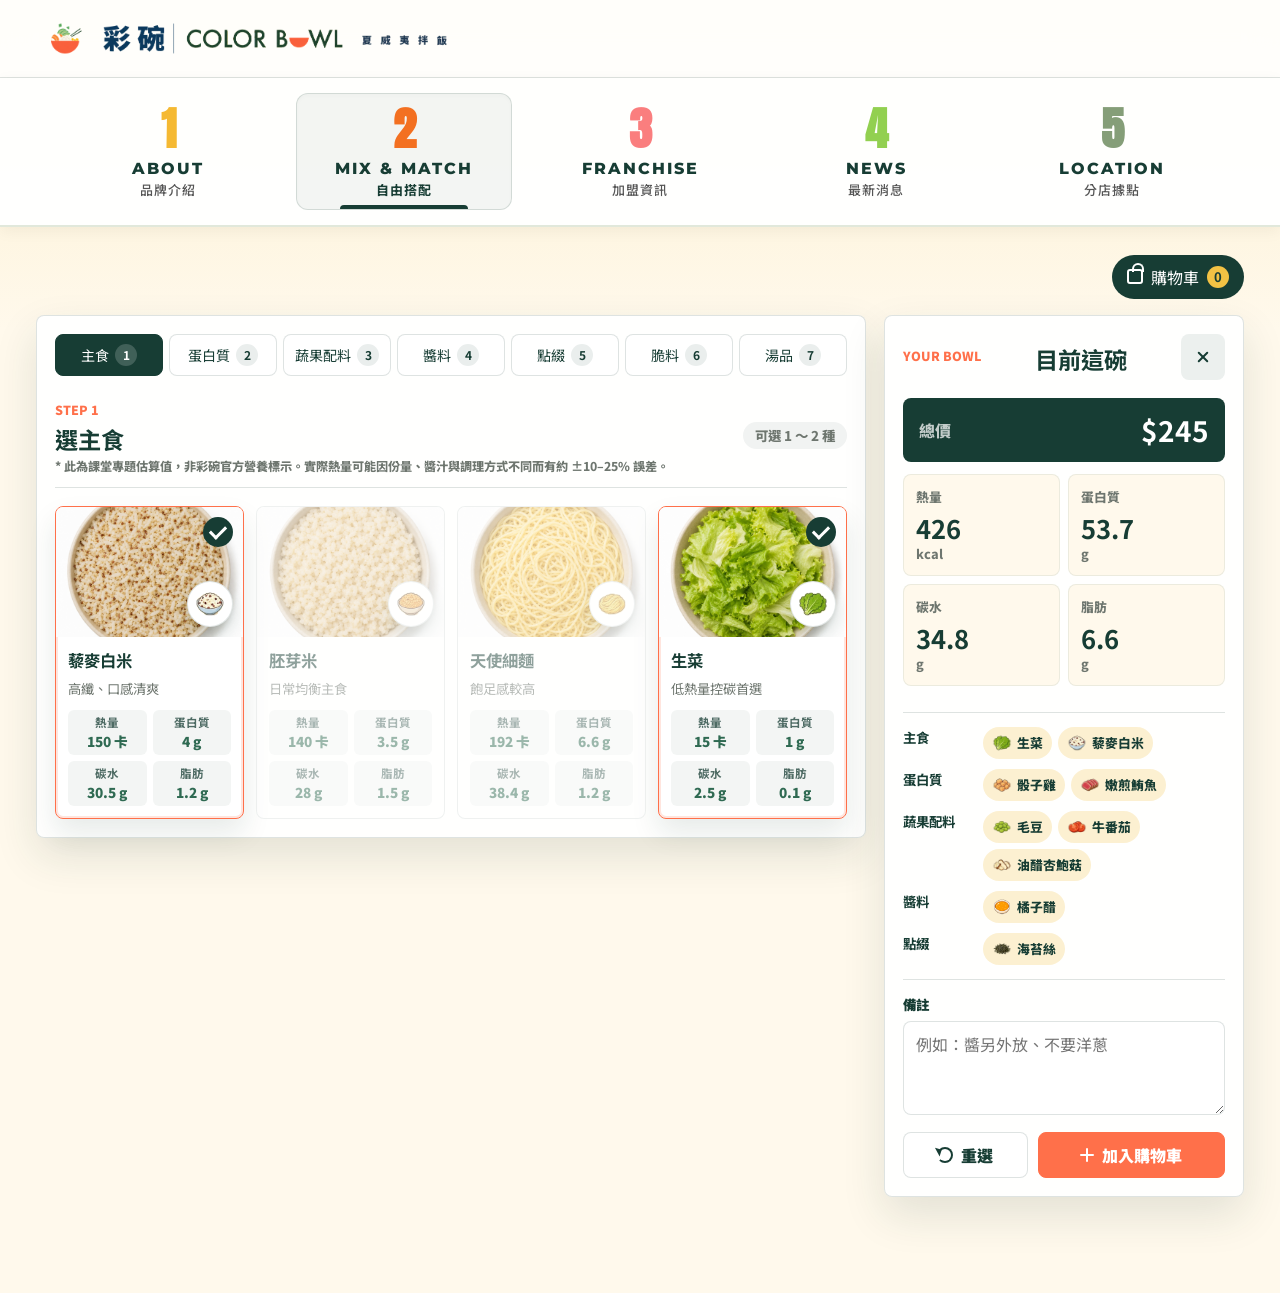
==== commit 256bd572: "Stop opening cart after add" ====
--- a/order.html
+++ b/order.html
@@ -298,7 +298,7 @@
         }
     }
   </style>
-  <script src="js/order.js?v=20260609_2" defer></script>
+  <script src="js/order.js?v=20260609_3" defer></script>
 </head>
 <body>
   <header class="order-topbar">
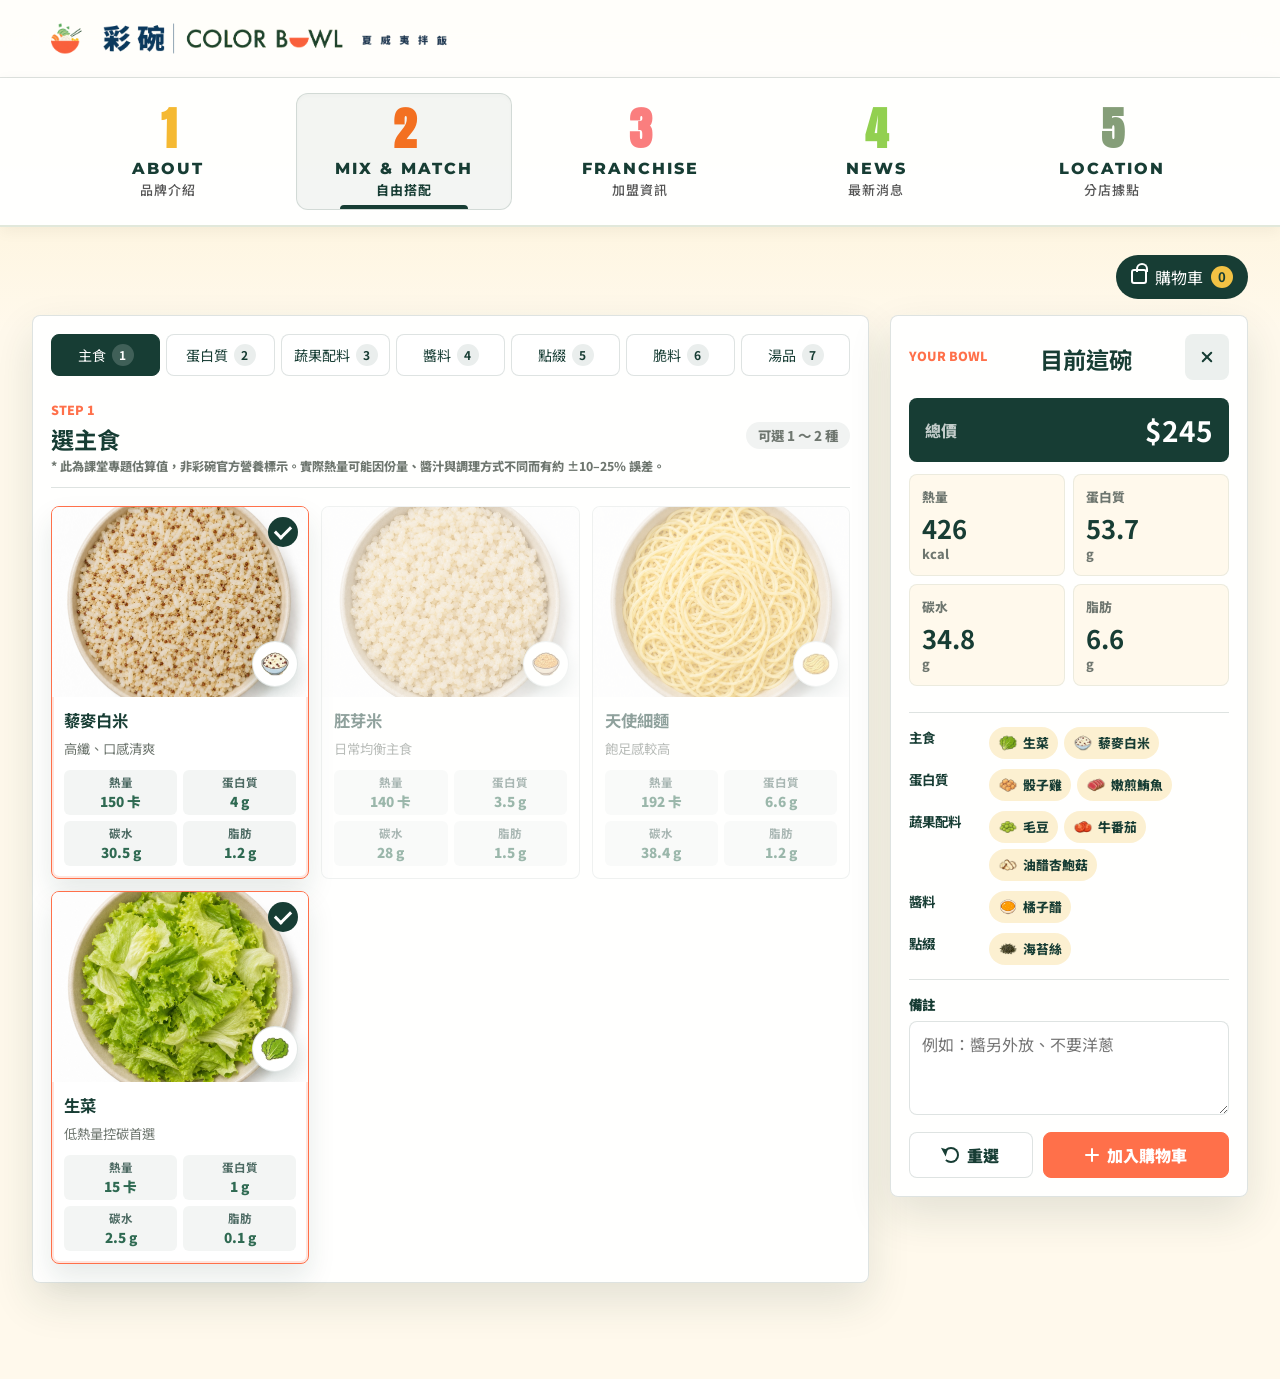
==== commit 7c9eb6d1: "Sync LINE Bot cart links across tabs" ====
--- a/order.html
+++ b/order.html
@@ -6,7 +6,7 @@
   <title>彩碗 ColorBowl Poke | 線上點餐</title>
   <link rel="shortcut icon" href="images/new_logo.png">
   <link rel="stylesheet" href="css/all.css">
-  <link rel="stylesheet" href="css/order.css?v=20260609_8">
+  <link rel="stylesheet" href="css/order.css?v=20260609_9">
   <style>
     @import url('https://fonts.googleapis.com/css2?family=Montserrat:ital,wght@0,100..900;1,100..900&display=swap');
     @import url('https://fonts.googleapis.com/css2?family=Noto+Sans+TC:wght@100..900&display=swap');
@@ -298,7 +298,7 @@
         }
     }
   </style>
-  <script src="js/order.js?v=20260609_3" defer></script>
+  <script src="js/order.js?v=20260609_5" defer></script>
 </head>
 <body>
   <header class="order-topbar">
--- a/css/order.css
+++ b/css/order.css
@@ -138,8 +138,8 @@
 
 .order-page {
   margin: 0 auto;
-  max-width: 1520px;
-  padding: 28px clamp(16px, 3vw, 36px) 96px;
+  max-width: 1680px;
+  padding: 28px clamp(16px, 2.5vw, 42px) 96px;
   width: 100%;
 }
 
@@ -319,8 +319,8 @@
 .builder-layout {
   align-items: start;
   display: grid;
-  gap: 18px;
-  grid-template-columns: minmax(0, 1fr) 360px;
+  gap: clamp(16px, 1.6vw, 24px);
+  grid-template-columns: minmax(0, 1fr) clamp(340px, 26vw, 460px);
 }
 
 .quick-panel,
@@ -1448,6 +1448,38 @@
   transform: translate(-50%, 0);
 }
 
+.linebot-close-message {
+  align-items: center;
+  background: rgba(255, 255, 255, 0.96);
+  border: 1px solid var(--line);
+  border-radius: 8px;
+  box-shadow: var(--shadow);
+  color: var(--green);
+  display: grid;
+  gap: 8px;
+  left: 50%;
+  max-width: min(420px, calc(100vw - 32px));
+  padding: 22px;
+  position: fixed;
+  text-align: center;
+  top: 50%;
+  transform: translate(-50%, -50%);
+  width: 100%;
+  z-index: 5000;
+}
+
+.linebot-close-message strong {
+  font-size: 1.15rem;
+  font-weight: 900;
+}
+
+.linebot-close-message span {
+  color: var(--muted);
+  font-size: 0.92rem;
+  font-weight: 700;
+  line-height: 1.6;
+}
+
 .bag-icon,
 .plus-icon,
 .reset-icon,
@@ -1543,25 +1575,49 @@
   overflow: hidden;
 }
 
-@media (max-width: 1260px) {
+@media (max-width: 1360px) {
   .builder-layout {
-    grid-template-columns: 230px minmax(0, 1fr) 330px;
+    grid-template-columns: minmax(0, 1fr) clamp(320px, 28vw, 370px);
+  }
+
+  .ingredient-grid {
+    grid-template-columns: repeat(3, minmax(0, 1fr));
+  }
+
+  .ingredient-image {
+    height: 190px;
+  }
+}
+
+@media (max-width: 1120px) {
+  .order-page {
+    padding-left: clamp(12px, 2vw, 22px);
+    padding-right: clamp(12px, 2vw, 22px);
+  }
+
+  .builder-layout {
+    grid-template-columns: minmax(0, 1fr) 300px;
   }
 
   .ingredient-grid {
     grid-template-columns: repeat(2, minmax(0, 1fr));
   }
 
-  .ingredient-image {
-    height: 200px;
-  }
-
   .step-tabs {
-    grid-template-columns: repeat(3, minmax(0, 1fr));
-  }
-}
-
-@media (max-width: 980px) {
+    flex-wrap: wrap;
+    overflow-x: visible;
+  }
+
+  .step-tab {
+    flex: 1 1 calc(33.333% - 6px);
+  }
+
+  .summary-panel {
+    padding: 16px;
+  }
+}
+
+@media (max-width: 900px) {
   .order-hero,
   .builder-layout {
     grid-template-columns: 1fr;
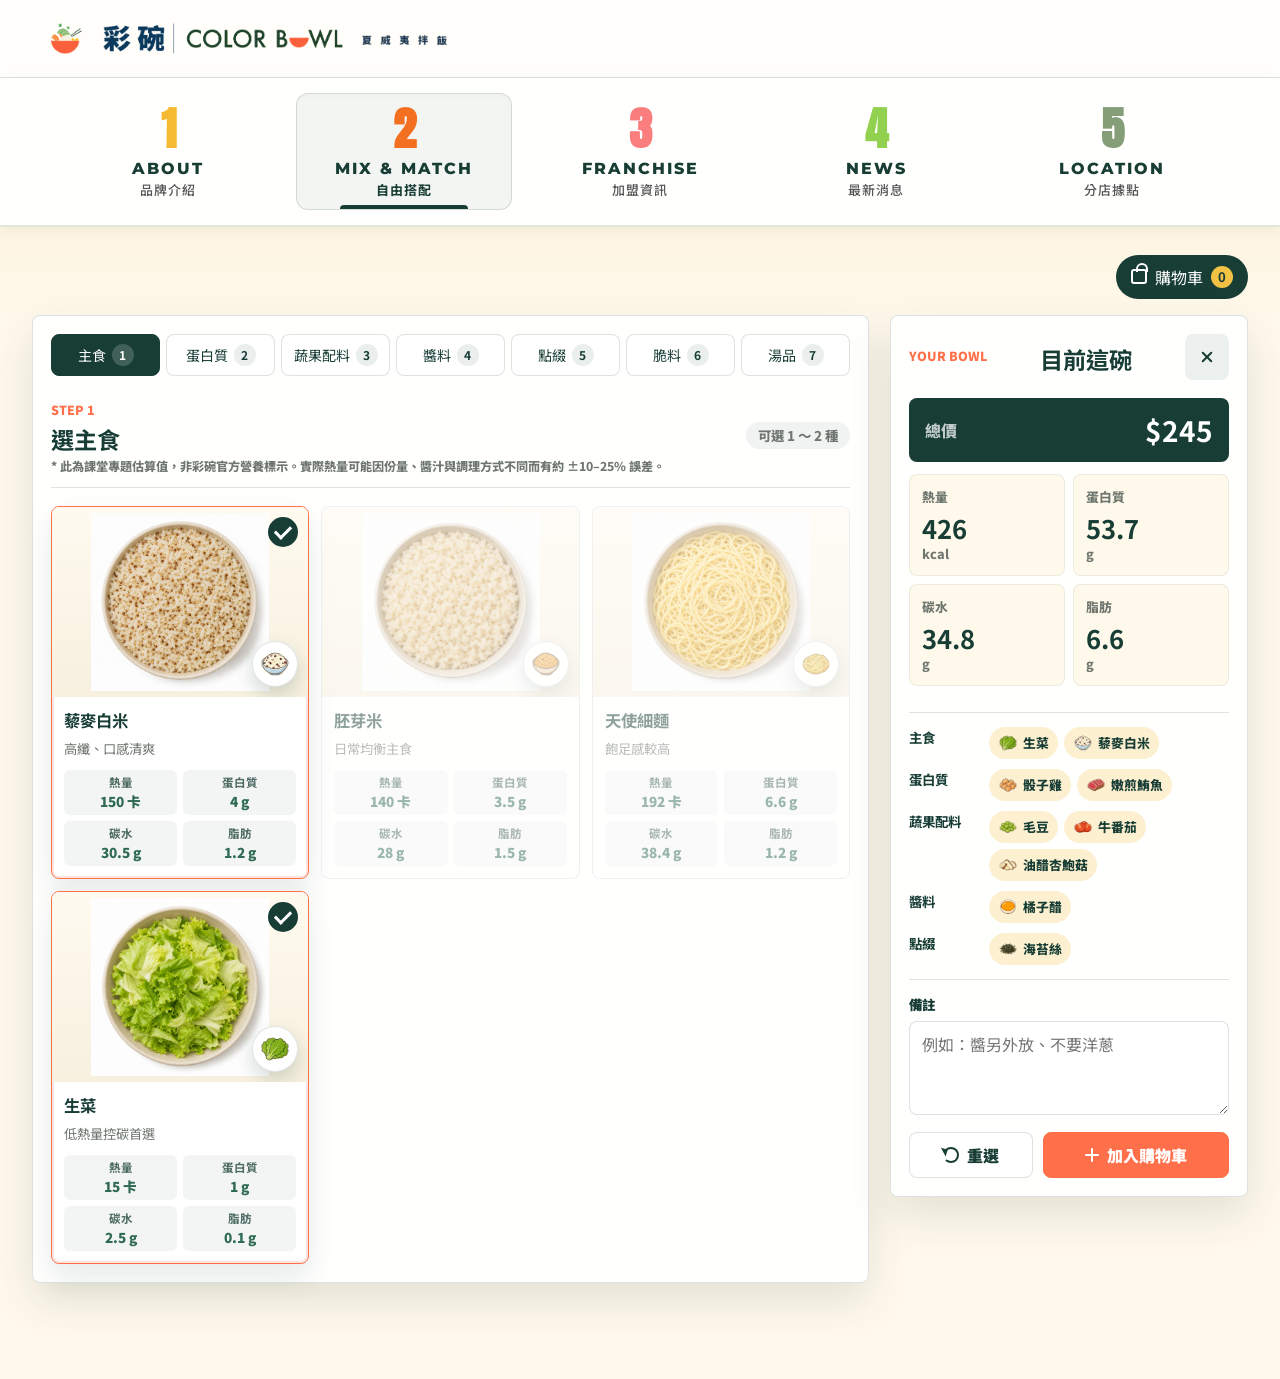
==== commit b38d4278: "Show full ingredient photos" ====
--- a/order.html
+++ b/order.html
@@ -6,7 +6,7 @@
   <title>彩碗 ColorBowl Poke | 線上點餐</title>
   <link rel="shortcut icon" href="images/new_logo.png">
   <link rel="stylesheet" href="css/all.css">
-  <link rel="stylesheet" href="css/order.css?v=20260609_9">
+  <link rel="stylesheet" href="css/order.css?v=20260609_10">
   <style>
     @import url('https://fonts.googleapis.com/css2?family=Montserrat:ital,wght@0,100..900;1,100..900&display=swap');
     @import url('https://fonts.googleapis.com/css2?family=Noto+Sans+TC:wght@100..900&display=swap');
--- a/css/order.css
+++ b/css/order.css
@@ -541,7 +541,7 @@
 }
 
 .ingredient-image {
-  background: #f7f0df;
+  background: linear-gradient(180deg, #fffaf0 0%, #f7f0df 100%);
   height: 130px;
   overflow: hidden;
   position: relative;
@@ -550,7 +550,9 @@
 .ingredient-photo {
   display: block;
   height: 100%;
-  object-fit: cover;
+  object-fit: contain;
+  object-position: center;
+  padding: 6px;
   width: 100%;
 }
 
@@ -1810,7 +1812,9 @@
   .ingredient-photo {
     width: 100% !important;
     height: 100% !important;
-    object-fit: cover !important;
+    object-fit: contain !important;
+    object-position: center !important;
+    padding: 4px !important;
   }
 
   .ingredient-icon {
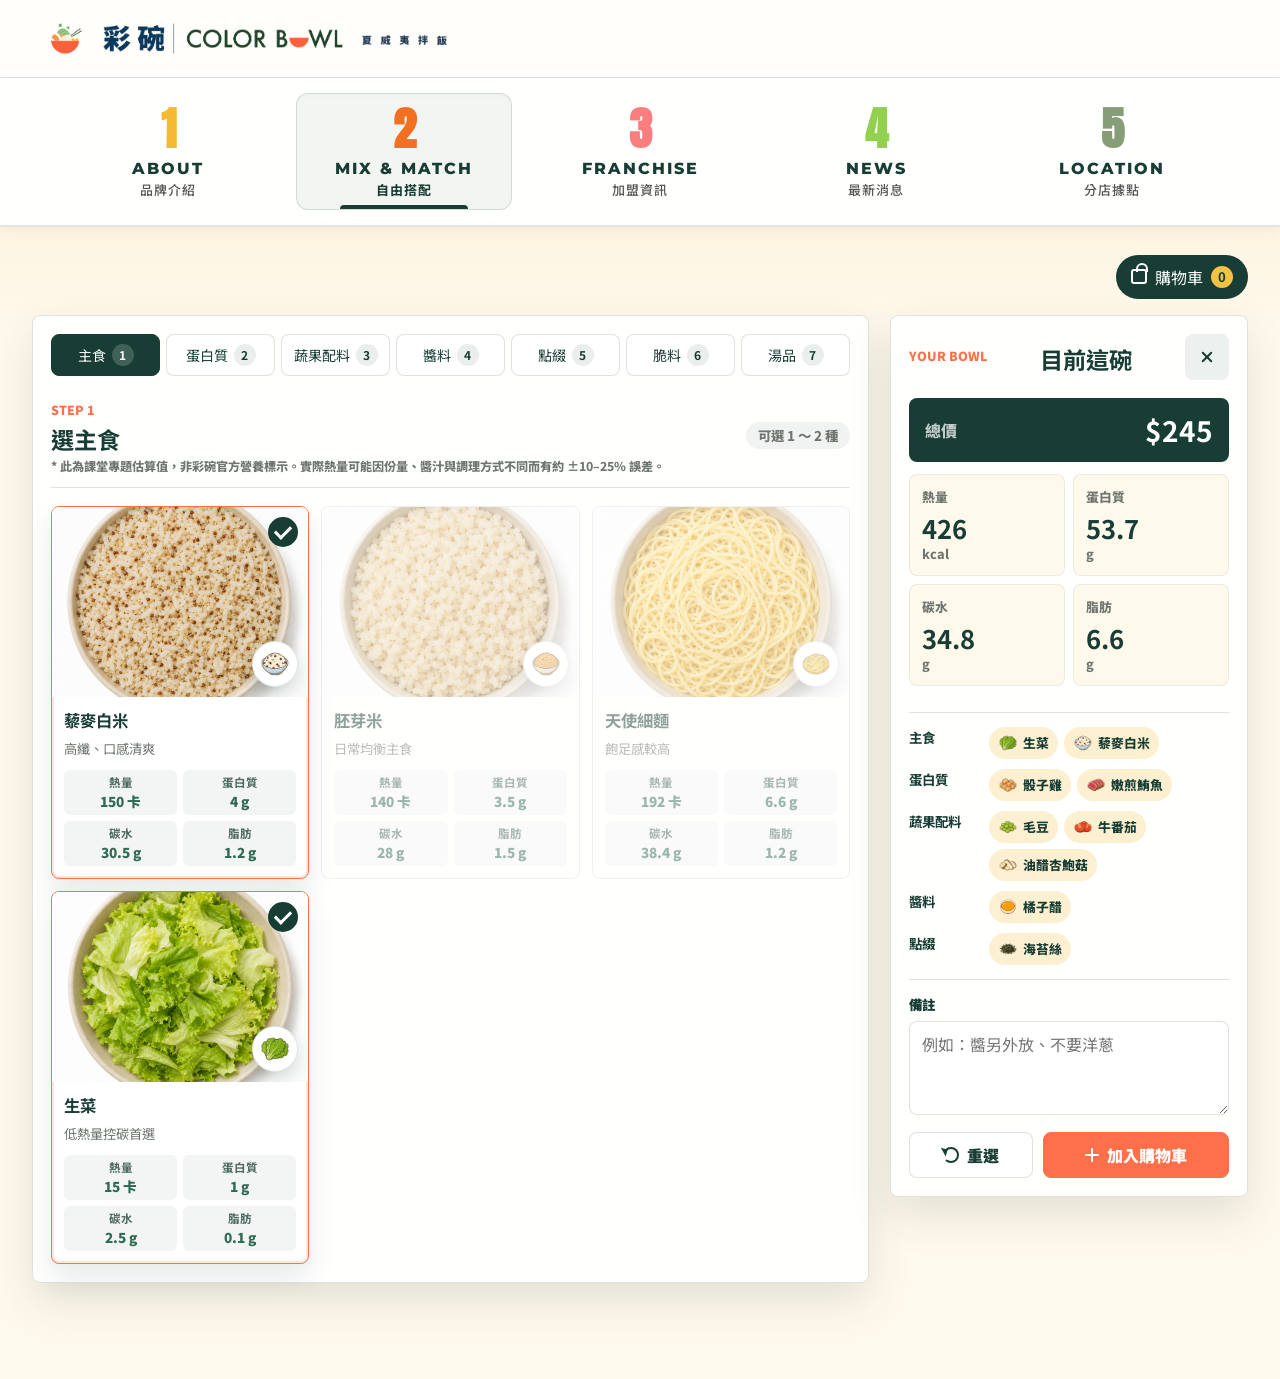
==== commit 34b86376: "Adjust ingredient photo focus" ====
--- a/order.html
+++ b/order.html
@@ -6,7 +6,7 @@
   <title>彩碗 ColorBowl Poke | 線上點餐</title>
   <link rel="shortcut icon" href="images/new_logo.png">
   <link rel="stylesheet" href="css/all.css">
-  <link rel="stylesheet" href="css/order.css?v=20260609_10">
+  <link rel="stylesheet" href="css/order.css?v=20260609_11">
   <style>
     @import url('https://fonts.googleapis.com/css2?family=Montserrat:ital,wght@0,100..900;1,100..900&display=swap');
     @import url('https://fonts.googleapis.com/css2?family=Noto+Sans+TC:wght@100..900&display=swap');
@@ -260,6 +260,8 @@
             width: 100% !important;
             height: 100% !important;
             object-fit: cover !important;
+            object-position: var(--ingredient-focus, center center) !important;
+            padding: 0 !important;
         }
     }
 
--- a/css/order.css
+++ b/css/order.css
@@ -550,11 +550,31 @@
 .ingredient-photo {
   display: block;
   height: 100%;
-  object-fit: contain;
-  object-position: center;
-  padding: 6px;
+  object-fit: cover;
+  object-position: var(--ingredient-focus, center center);
+  padding: 0;
   width: 100%;
 }
+
+.ingredient-card:has([src$="base_quinoa.jpg"]) { --ingredient-focus: center 48%; }
+.ingredient-card:has([src$="base_germ.jpg"]) { --ingredient-focus: center 48%; }
+.ingredient-card:has([src$="base_pasta.jpg"]) { --ingredient-focus: center 50%; }
+.ingredient-card:has([src$="base_lettuce.jpg"]) { --ingredient-focus: center 50%; }
+.ingredient-card:has([src$="protein_salmon.jpg"]) { --ingredient-focus: center 52%; }
+.ingredient-card:has([src$="protein_smoked_salmon.jpg"]) { --ingredient-focus: center 52%; }
+.ingredient-card:has([src$="protein_chicken.jpg"]) { --ingredient-focus: center 48%; }
+.ingredient-card:has([src$="protein_pork.jpg"]) { --ingredient-focus: center 52%; }
+.ingredient-card:has([src$="protein_shrimp.jpg"]) { --ingredient-focus: center 48%; }
+.ingredient-card:has([src$="protein_egg.jpg"]) { --ingredient-focus: center 50%; }
+.ingredient-card:has([src$="protein_tofu.jpg"]) { --ingredient-focus: center 50%; }
+.ingredient-card:has([src$="topping_tomato.jpg"]) { --ingredient-focus: center 50%; }
+.ingredient-card:has([src$="topping_dragonfruit.jpg"]) { --ingredient-focus: center 50%; }
+.ingredient-card:has([src$="topping_pumpkin.jpg"]) { --ingredient-focus: center 50%; }
+.ingredient-card:has([src$="topping_sweetpotato.jpg"]) { --ingredient-focus: center 50%; }
+.ingredient-card:has([src$="topping_corn.jpg"]) { --ingredient-focus: center 50%; }
+.ingredient-card:has([src$="topping_edamame.jpg"]) { --ingredient-focus: center 50%; }
+.ingredient-card:has([src$="topping_seaweedsalad.jpg"]) { --ingredient-focus: center 52%; }
+.ingredient-card:has([src$="topping_cabbage.jpg"]) { --ingredient-focus: center 52%; }
 
 .ingredient-icon {
   background: #ffffff;
@@ -1812,9 +1832,9 @@
   .ingredient-photo {
     width: 100% !important;
     height: 100% !important;
-    object-fit: contain !important;
-    object-position: center !important;
-    padding: 4px !important;
+    object-fit: cover !important;
+    object-position: var(--ingredient-focus, center center) !important;
+    padding: 0 !important;
   }
 
   .ingredient-icon {
